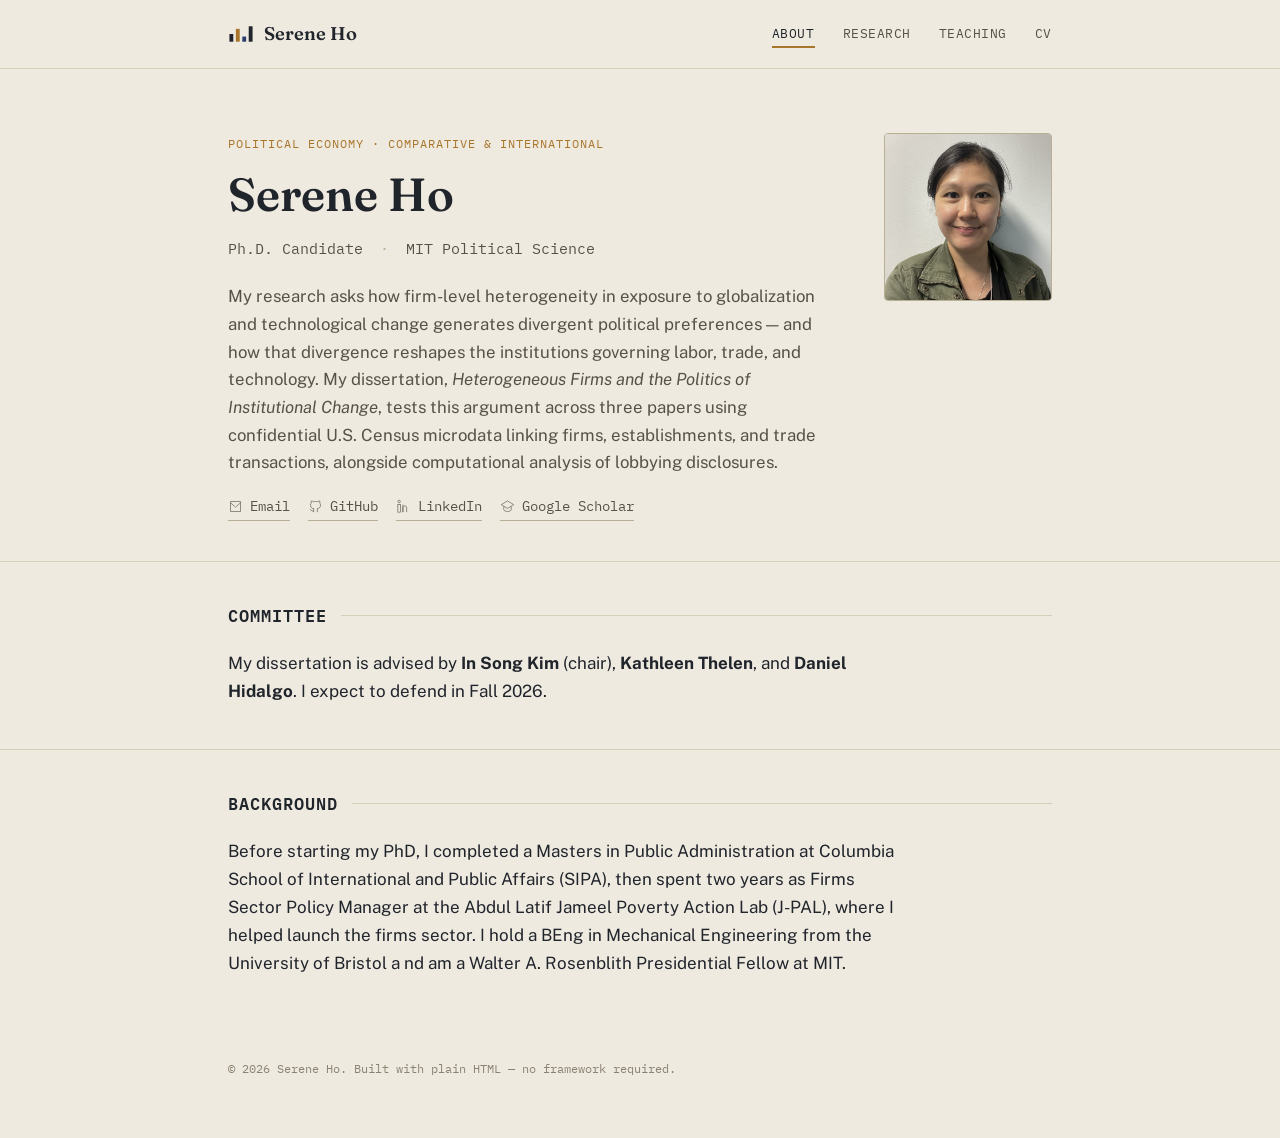
==== index.html @ 422862d3 "Update background paragraph with expanded details" ====
<!DOCTYPE html>
<html lang="en">
<head>
<meta charset="UTF-8">
<meta name="viewport" content="width=device-width, initial-scale=1">
<title>Serene Ho</title>
<meta name="description" content="Serene Ho — Ph.D. Candidate, MIT Political Science. Research on firm heterogeneity, trade, and labor market institutions.">
<link rel="preconnect" href="https://fonts.googleapis.com">
<link rel="preconnect" href="https://fonts.gstatic.com" crossorigin>
<link href="https://fonts.googleapis.com/css2?family=Fraunces:opsz,wght@9..144,500;9..144,600&family=Public+Sans:wght@400;500;600&family=IBM+Plex+Mono:wght@400;500&display=swap" rel="stylesheet">
<link rel="stylesheet" href="assets/css/style.css">
</head>
<body>

<nav class="site-nav">
  <div class="container">
    <a href="index.html" class="brand">
      <svg class="mark" viewBox="0 0 40 28" width="26" height="18" aria-hidden="true">
        <rect x="2" y="14" width="6" height="12" style="fill:var(--ink)"/>
        <rect x="12" y="6" width="6" height="20" style="fill:var(--ochre)"/>
        <rect x="22" y="18" width="6" height="8" style="fill:var(--indigo)"/>
        <rect x="32" y="2" width="6" height="24" style="fill:var(--ink)"/>
      </svg>
      Serene Ho
    </a>
    <button class="nav-toggle" aria-expanded="false" aria-controls="nav-links">Menu</button>
    <ul class="nav-links" id="nav-links">
      <li><a href="index.html" aria-current="page">About</a></li>
      <li><a href="research.html">Research</a></li>
      <li><a href="teaching.html">Teaching</a></li>
      <li><a href="cv.html">CV</a></li>
    </ul>
  </div>
</nav>

<header class="hero">
  <div class="container">
    <div>
      <p class="eyebrow">Political Economy · Comparative &amp; International</p>
      <h1>Serene Ho</h1>
      <p class="role">Ph.D. Candidate <span class="sep">&middot;</span> MIT Political Science</p>
<div class="prose lede">
  <p>My research asks how firm-level heterogeneity in exposure to globalization and technological change generates divergent political preferences &mdash; and how that divergence reshapes the institutions governing labor, trade, and technology. My dissertation, <em>Heterogeneous Firms and the Politics of Institutional Change</em>, tests this argument across three papers using confidential U.S. Census microdata linking firms, establishments, and trade transactions, alongside computational analysis of lobbying disclosures.</p>
</div>
      <div class="contact-row">
        <a href="mailto:sereneho@mit.edu">
          <svg viewBox="0 0 24 24"><path d="M4 4h16v16H4z"/><path d="M4 6l8 7 8-7"/></svg> Email
        </a>
        <a href="https://github.com/s3reneho" target="_blank" rel="noopener">
          <svg viewBox="0 0 24 24"><path d="M9 19c-4.3 1.4-4.3-2.5-6-3m12 5v-3.5c0-1 .1-1.4-.5-2 2.8-.3 5.5-1.4 5.5-6a4.6 4.6 0 0 0-1.3-3.2 4.2 4.2 0 0 0-.1-3.2s-1.1-.3-3.5 1.3a12.3 12.3 0 0 0-6.2 0C6.5 2.8 5.4 3.1 5.4 3.1a4.2 4.2 0 0 0-.1 3.2A4.6 4.6 0 0 0 4 9.5c0 4.6 2.7 5.7 5.5 6-.6.6-.6 1.2-.5 2V21"/></svg> GitHub
        </a>
        <a href="https://www.linkedin.com/in/serenemit/" target="_blank" rel="noopener">
          <svg viewBox="0 0 24 24"><rect x="3" y="9" width="4" height="12"/><circle cx="5" cy="4" r="2"/><path d="M11 21v-7a3 3 0 0 1 6 0v7M11 9v12"/></svg> LinkedIn
        </a>
        <a href="https://scholar.google.com/citations?user=REPLACE_WITH_SCHOLAR_ID" target="_blank" rel="noopener">
          <svg viewBox="0 0 24 24"><path d="M2 9l10-6 10 6-10 6z"/><path d="M6 12v5c0 1.5 3 3 6 3s6-1.5 6-3v-5"/></svg> Google Scholar
        </a>
      </div>
    </div>
    <div class="portrait" aria-hidden="true">
      <img src="assets/img/selfie_2024.jpg" alt="">
    </div>
  </div>
</header>

<section class="section">
  <div class="container">
    <h2>Committee</h2>
    <div class="prose">
      <p>My dissertation is advised by <strong>In Song Kim</strong> (chair), <strong>Kathleen Thelen</strong>, and <strong>Daniel Hidalgo</strong>. I expect to defend in Fall 2026.</p>
    </div>
  </div>
</section>

<section class="section">
  <div class="container">
    <h2>Background</h2>
    <div class="prose">
      <p>Before starting my PhD, I completed a Masters in Public Administration at Columbia School of International and Public Affairs (SIPA), then spent two years as Firms Sector Policy 
        Manager at the Abdul Latif Jameel Poverty Action Lab (J-PAL), where I helped launch the firms sector. I hold a BEng in Mechanical Engineering from the University of Bristol a
        nd am a Walter A. Rosenblith Presidential Fellow at MIT.</p>
    </div>

</section>

<footer class="site-footer">
  <div class="container">
    &copy; 2026 Serene Ho. Built with plain HTML — no framework required.
  </div>
</footer>

<script>
  document.querySelector('.nav-toggle').addEventListener('click', function () {
    var links = document.getElementById('nav-links');
    var open = links.classList.toggle('open');
    this.setAttribute('aria-expanded', open);
  });
</script>
</body>
</html>
---- assets/css/style.css ----
/* ==========================================================================
   Serene Ho — academic site
   Design concept: "customs ledger" — pale ledger paper, ink + stamp colors,
   numbered entries, hairline rules. The bar mark (varying heights) echoes
   the dissertation's core idea: firms are heterogeneous, not a uniform bloc.
   ========================================================================== */

:root {
  --paper: #EFEAE0;
  --paper-deep: #E4DCC8;
  --card: #F7F4EC;
  --ink: #20242B;
  --ink-soft: #565248;
  --ink-faint: #8A8272;
  --indigo: #2E3F6E;
  --indigo-soft: #5A6C9C;
  --ochre: #A8752A;
  --rule: #D6CEB8;
  --rule-strong: #B9AF94;

  --font-display: "Fraunces", Georgia, serif;
  --font-body: "Public Sans", -apple-system, BlinkMacSystemFont, "Segoe UI", sans-serif;
  --font-mono: "IBM Plex Mono", ui-monospace, SFMono-Regular, Menlo, monospace;

  --maxw: 880px;
}

* { box-sizing: border-box; }

html { scroll-behavior: smooth; }

@media (prefers-reduced-motion: reduce) {
  html { scroll-behavior: auto; }
  * { animation: none !important; transition: none !important; }
}

body {
  margin: 0;
  background: var(--paper);
  color: var(--ink);
  font-family: var(--font-body);
  font-size: 17px;
  line-height: 1.65;
  -webkit-font-smoothing: antialiased;
}

a {
  color: var(--indigo);
  text-decoration-color: var(--rule-strong);
  text-underline-offset: 3px;
}
a:hover { color: var(--ochre); }
a:focus-visible,
button:focus-visible {
  outline: 2px solid var(--ochre);
  outline-offset: 3px;
}

h1, h2, h3 {
  font-family: var(--font-display);
  font-weight: 600;
  color: var(--ink);
  line-height: 1.15;
  margin: 0 0 0.5em;
}

.container {
  max-width: var(--maxw);
  margin: 0 auto;
  padding: 0 28px;
}

/* ---------- nav ---------- */

.site-nav {
  position: sticky;
  top: 0;
  z-index: 20;
  background: var(--paper);
  border-bottom: 1px solid var(--rule);
}

.site-nav .container {
  display: flex;
  align-items: center;
  justify-content: space-between;
  height: 68px;
}

.brand {
  display: flex;
  align-items: center;
  gap: 10px;
  font-family: var(--font-display);
  font-weight: 600;
  font-size: 1.15rem;
  color: var(--ink);
  text-decoration: none;
}
.brand:hover { color: var(--ink); }
.brand .mark rect { transition: none; }

.nav-links {
  display: flex;
  gap: 28px;
  list-style: none;
  margin: 0;
  padding: 0;
  font-family: var(--font-mono);
  font-size: 0.82rem;
  letter-spacing: 0.04em;
  text-transform: uppercase;
}

.nav-links a {
  color: var(--ink-soft);
  text-decoration: none;
  padding: 4px 0;
  border-bottom: 2px solid transparent;
}
.nav-links a:hover,
.nav-links a[aria-current="page"] {
  color: var(--ink);
  border-bottom-color: var(--ochre);
}

.nav-toggle {
  display: none;
  background: none;
  border: 1px solid var(--rule-strong);
  border-radius: 4px;
  padding: 6px 10px;
  font-family: var(--font-mono);
  font-size: 0.85rem;
  color: var(--ink);
  cursor: pointer;
}

@media (max-width: 640px) {
  .nav-toggle { display: block; }
  .nav-links {
    position: absolute;
    top: 68px;
    left: 0;
    right: 0;
    background: var(--paper);
    border-bottom: 1px solid var(--rule);
    flex-direction: column;
    gap: 0;
    padding: 8px 28px 16px;
    display: none;
  }
  .nav-links.open { display: flex; }
  .nav-links li { border-top: 1px solid var(--rule); }
  .nav-links a { display: block; padding: 12px 0; }
}

/* ---------- hero ---------- */

.hero {
  padding: 64px 0 40px;
  border-bottom: 1px solid var(--rule);
}

.hero .container {
  display: grid;
  grid-template-columns: 1fr auto;
  gap: 40px;
  align-items: start;
}

.eyebrow {
  font-family: var(--font-mono);
  text-transform: uppercase;
  letter-spacing: 0.08em;
  font-size: 0.78rem;
  color: var(--ochre);
  margin: 0 0 14px;
}

.hero h1 {
  font-size: clamp(2.1rem, 4vw, 2.9rem);
  margin-bottom: 0.2em;
}

.hero .role {
  font-family: var(--font-mono);
  font-size: 0.95rem;
  color: var(--ink-soft);
  margin-bottom: 22px;
}
.hero .role .sep { color: var(--rule-strong); margin: 0 8px; }

.hero .lede {
  max-width: 60ch;
  font-size: 1.05rem;
  color: var(--ink-soft);
}

.portrait {
  width: 168px;
  height: 168px;
  border-radius: 4px;
  border: 1px solid var(--rule-strong);
  overflow: hidden;
  background: var(--card);
}
.portrait img { width: 100%; height: 100%; object-fit: cover; display: block; }

@media (max-width: 640px) {
  .hero .container { grid-template-columns: 1fr; }
  .portrait { width: 120px; height: 120px; order: -1; }
}

/* ---------- prose sections ---------- */

.section {
  padding: 44px 0;
  border-bottom: 1px solid var(--rule);
}
.section:last-of-type { border-bottom: none; }

.section h2 {
  font-size: 1.05rem;
  font-family: var(--font-mono);
  text-transform: uppercase;
  letter-spacing: 0.06em;
  color: var(--ink);
  display: flex;
  align-items: center;
  gap: 14px;
  margin-bottom: 24px;
}
.section h2::after {
  content: "";
  flex: 1;
  height: 1px;
  background: var(--rule);
}

.prose p { margin: 0 0 1.1em; max-width: 68ch; }
.prose p:last-child { margin-bottom: 0; }

/* ---------- ledger entries (research/papers) ---------- */

.entry {
  display: grid;
  grid-template-columns: 56px 1fr;
  gap: 20px;
  padding: 26px 0;
  border-top: 1px solid var(--rule);
}
.entry:first-child { border-top: none; padding-top: 4px; }

.entry-no {
  font-family: var(--font-mono);
  color: var(--ink-faint);
  font-size: 0.95rem;
  padding-top: 4px;
}

.entry-title {
  font-family: var(--font-display);
  font-size: 1.3rem;
  margin: 0 0 8px;
}

.entry-tags {
  display: flex;
  flex-wrap: wrap;
  gap: 8px;
  margin-bottom: 12px;
}

.tag {
  font-family: var(--font-mono);
  font-size: 0.72rem;
  text-transform: uppercase;
  letter-spacing: 0.05em;
  padding: 3px 9px;
  border-radius: 2px;
  border: 1px solid var(--rule-strong);
  color: var(--ink-soft);
  white-space: nowrap;
}
.tag.status-jmp { background: var(--indigo); border-color: var(--indigo); color: var(--paper); }
.tag.status-wip { background: transparent; color: var(--ochre); border-color: var(--ochre); }

.entry p { max-width: 66ch; color: var(--ink-soft); margin: 0 0 10px; }

.data-tags {
  font-family: var(--font-mono);
  font-size: 0.8rem;
  color: var(--ink-faint);
}

@media (max-width: 640px) {
  .entry { grid-template-columns: 1fr; }
  .entry-no { padding-top: 0; }
}

/* ---------- placeholder callouts (things Serene needs to fill in) ---------- */

.todo {
  border: 1px dashed var(--rule-strong);
  background: var(--card);
  border-radius: 4px;
  padding: 14px 16px;
  font-family: var(--font-mono);
  font-size: 0.82rem;
  color: var(--ink-soft);
  margin: 14px 0;
}
.todo strong { color: var(--ochre); }

/* ---------- buttons / links list ---------- */

.btn {
  display: inline-flex;
  align-items: center;
  gap: 8px;
  font-family: var(--font-mono);
  font-size: 0.85rem;
  text-transform: uppercase;
  letter-spacing: 0.04em;
  padding: 10px 18px;
  border: 1px solid var(--ink);
  border-radius: 3px;
  color: var(--ink);
  text-decoration: none;
}
.btn:hover { background: var(--ink); color: var(--paper); }

.contact-row {
  display: flex;
  flex-wrap: wrap;
  gap: 18px;
  margin-top: 18px;
}
.contact-row a {
  display: inline-flex;
  align-items: center;
  gap: 7px;
  font-family: var(--font-mono);
  font-size: 0.85rem;
  color: var(--ink-soft);
  text-decoration: none;
  border-bottom: 1px solid var(--rule-strong);
  padding-bottom: 2px;
}
.contact-row a:hover { color: var(--ochre); border-color: var(--ochre); }
.contact-row svg { width: 15px; height: 15px; stroke: currentColor; fill: none; }

/* ---------- simple table (CV / teaching) ---------- */

table.ledger {
  width: 100%;
  border-collapse: collapse;
  font-size: 0.95rem;
  margin: 18px 0;
}
table.ledger th, table.ledger td {
  text-align: left;
  padding: 10px 12px;
  border-bottom: 1px solid var(--rule);
}
table.ledger th {
  font-family: var(--font-mono);
  font-size: 0.72rem;
  text-transform: uppercase;
  letter-spacing: 0.05em;
  color: var(--ink-faint);
  font-weight: 500;
}
table.ledger td.mono { font-family: var(--font-mono); font-size: 0.85rem; color: var(--ink-soft); }

/* ---------- footer ---------- */

.site-footer {
  padding: 36px 0 60px;
  color: var(--ink-faint);
  font-family: var(--font-mono);
  font-size: 0.78rem;
}
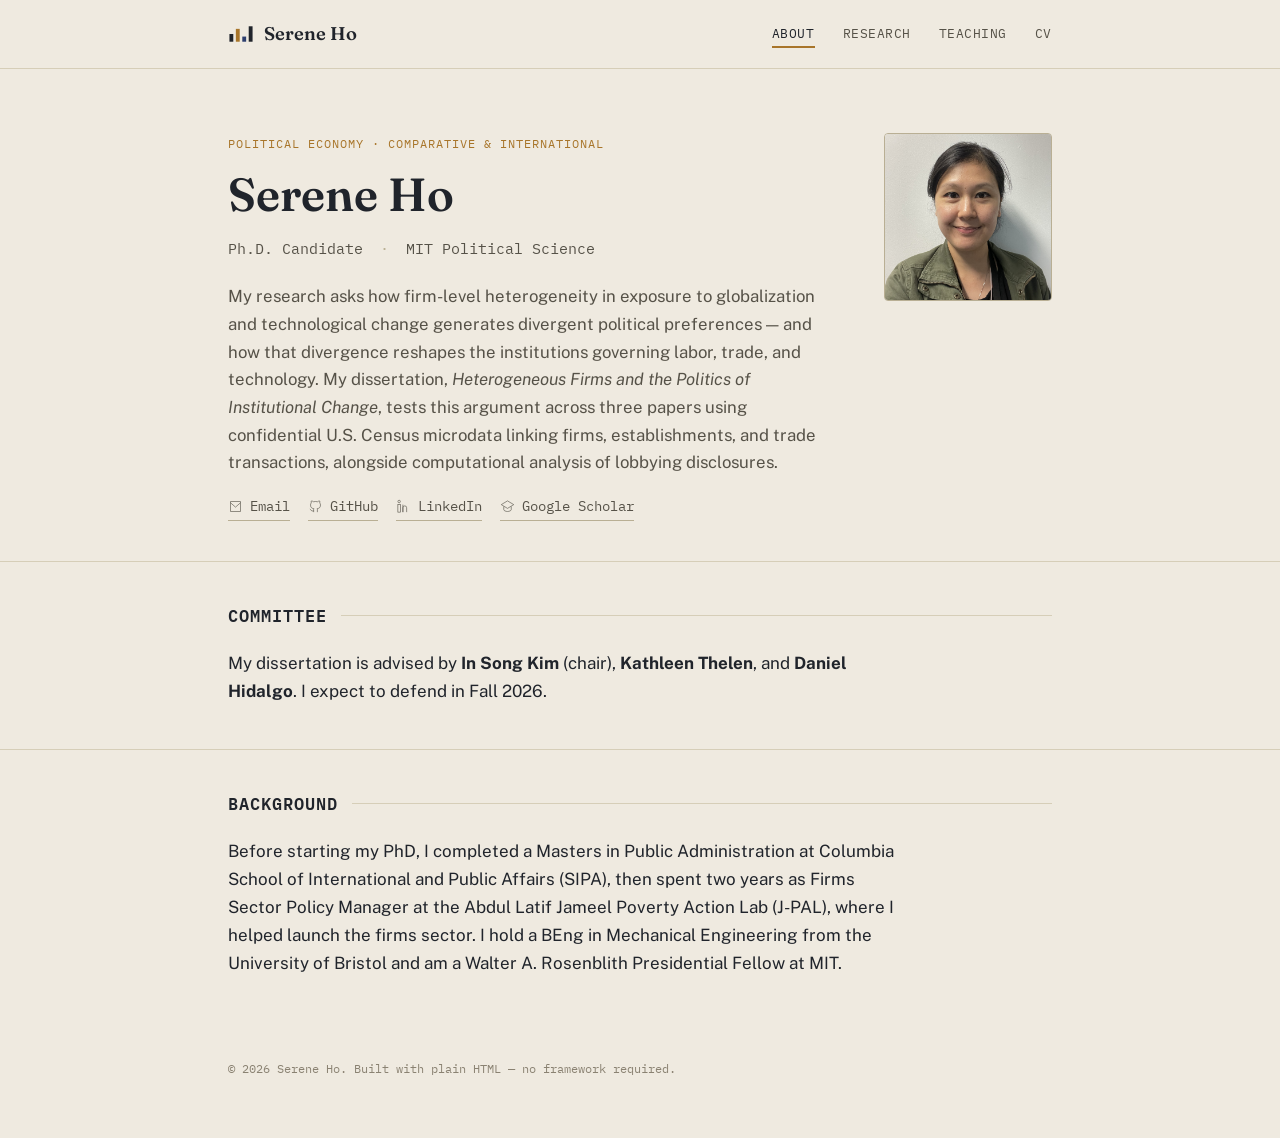
==== commit 298f5756: "Fix HTML paragraph formatting" ====
--- a/index.html
+++ b/index.html
@@ -77,8 +77,7 @@
     <h2>Background</h2>
     <div class="prose">
       <p>Before starting my PhD, I completed a Masters in Public Administration at Columbia School of International and Public Affairs (SIPA), then spent two years as Firms Sector Policy 
-        Manager at the Abdul Latif Jameel Poverty Action Lab (J-PAL), where I helped launch the firms sector. I hold a BEng in Mechanical Engineering from the University of Bristol a
-        nd am a Walter A. Rosenblith Presidential Fellow at MIT.</p>
+        Manager at the Abdul Latif Jameel Poverty Action Lab (J-PAL), where I helped launch the firms sector. I hold a BEng in Mechanical Engineering from the University of Bristol and am a Walter A. Rosenblith Presidential Fellow at MIT.</p>
     </div>
 
 </section>
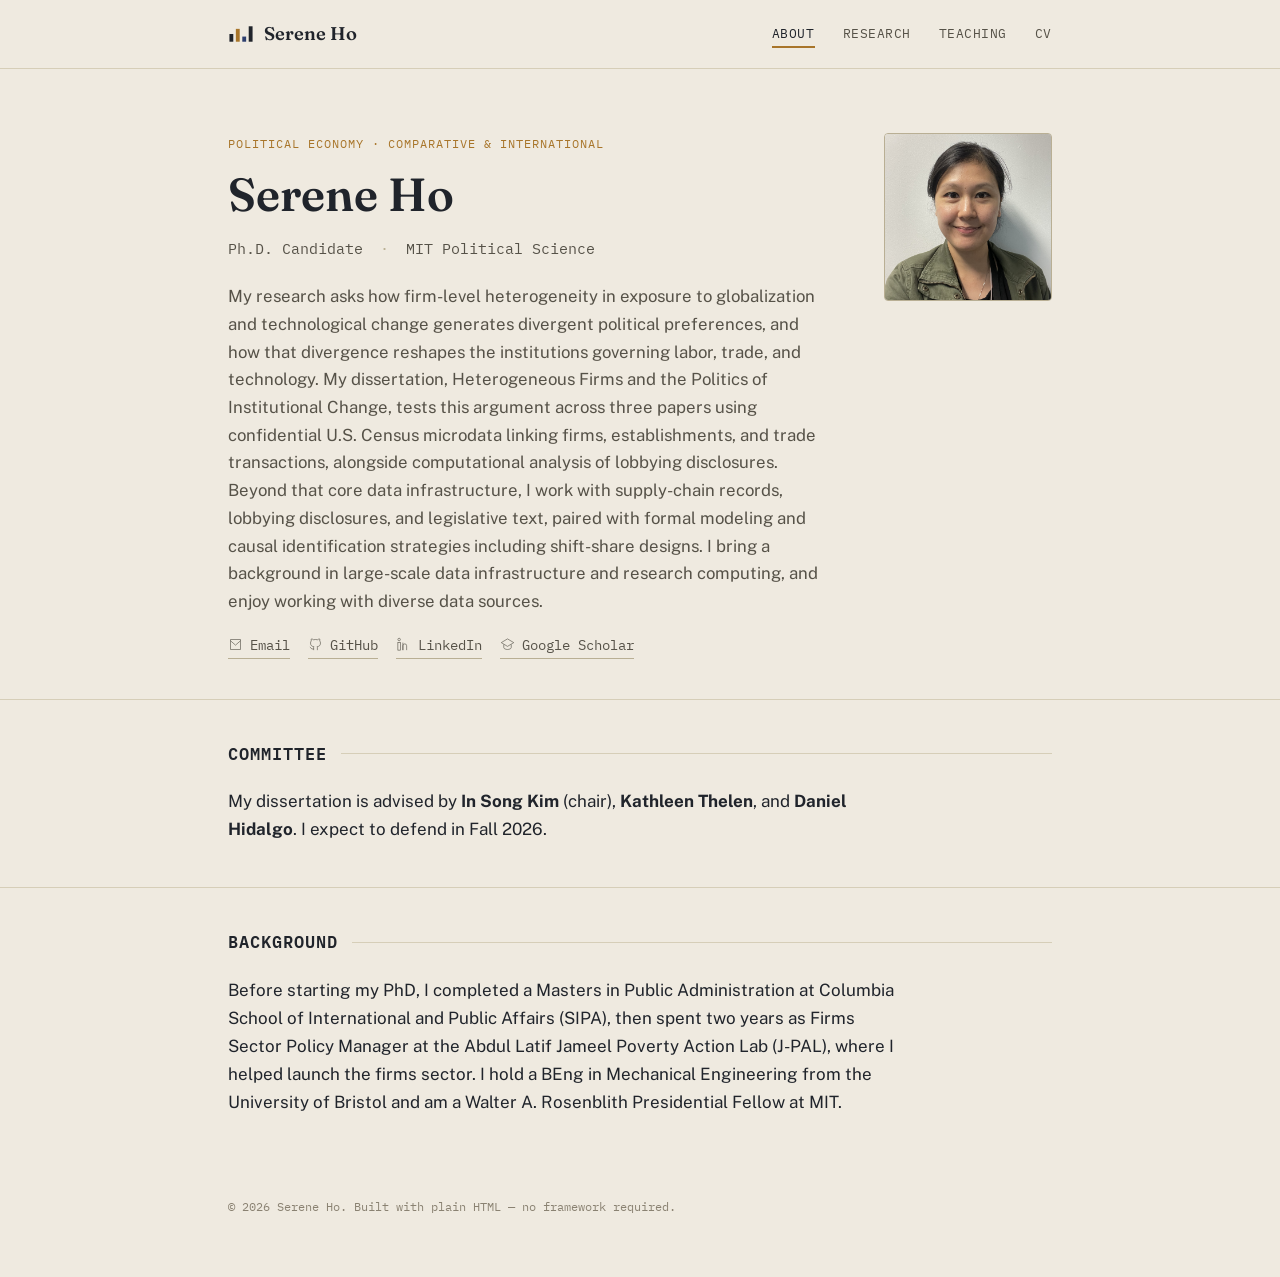
==== commit a5607a78: "Update research paragraph in index.html Expanded research description to include additional details " ====
--- a/index.html
+++ b/index.html
@@ -40,7 +40,11 @@
       <h1>Serene Ho</h1>
       <p class="role">Ph.D. Candidate <span class="sep">&middot;</span> MIT Political Science</p>
 <div class="prose lede">
-  <p>My research asks how firm-level heterogeneity in exposure to globalization and technological change generates divergent political preferences &mdash; and how that divergence reshapes the institutions governing labor, trade, and technology. My dissertation, <em>Heterogeneous Firms and the Politics of Institutional Change</em>, tests this argument across three papers using confidential U.S. Census microdata linking firms, establishments, and trade transactions, alongside computational analysis of lobbying disclosures.</p>
+  <p>My research asks how firm-level heterogeneity in exposure to globalization and technological change generates divergent political preferences, 
+    and how that divergence reshapes the institutions governing labor, trade, and technology. My dissertation, Heterogeneous Firms and the Politics of Institutional Change, 
+    tests this argument across three papers using confidential U.S. Census microdata linking firms, establishments, and trade transactions, alongside computational analysis of lobbying disclosures.
+    Beyond that core data infrastructure, I work with supply-chain records, lobbying disclosures, and legislative text, paired with formal modeling and causal identification strategies including shift-share designs.
+    I bring a background in large-scale data infrastructure and research computing, and enjoy working with diverse data sources.</p>
 </div>
       <div class="contact-row">
         <a href="mailto:sereneho@mit.edu">
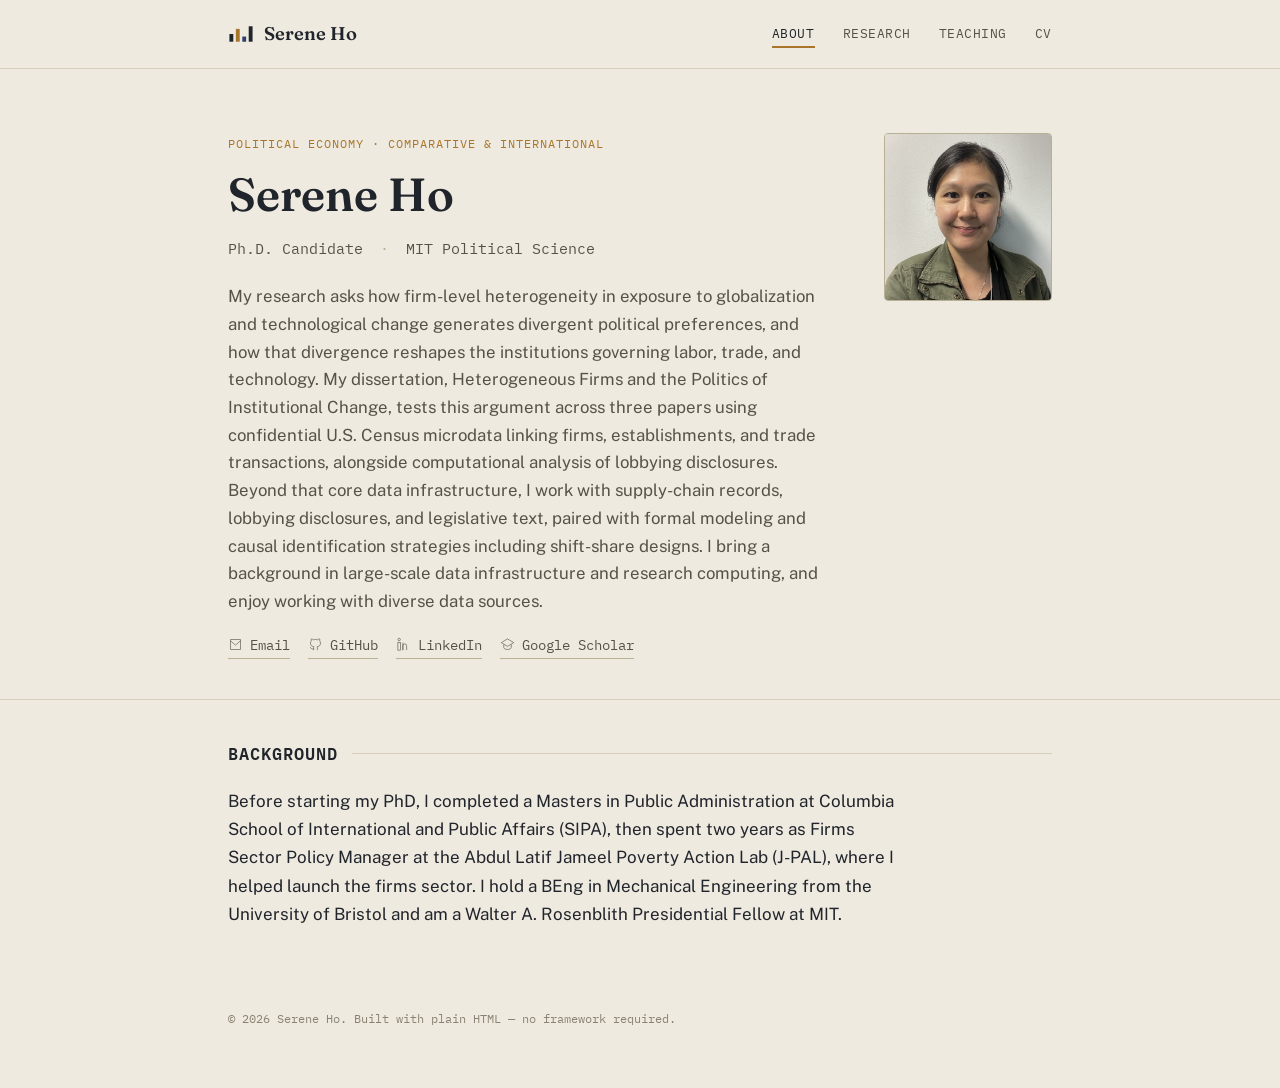
==== commit d67c77a9: "Remove committee section from index.html Removed committee information from the index.html file." ====
--- a/index.html
+++ b/index.html
@@ -69,15 +69,6 @@
 
 <section class="section">
   <div class="container">
-    <h2>Committee</h2>
-    <div class="prose">
-      <p>My dissertation is advised by <strong>In Song Kim</strong> (chair), <strong>Kathleen Thelen</strong>, and <strong>Daniel Hidalgo</strong>. I expect to defend in Fall 2026.</p>
-    </div>
-  </div>
-</section>
-
-<section class="section">
-  <div class="container">
     <h2>Background</h2>
     <div class="prose">
       <p>Before starting my PhD, I completed a Masters in Public Administration at Columbia School of International and Public Affairs (SIPA), then spent two years as Firms Sector Policy 
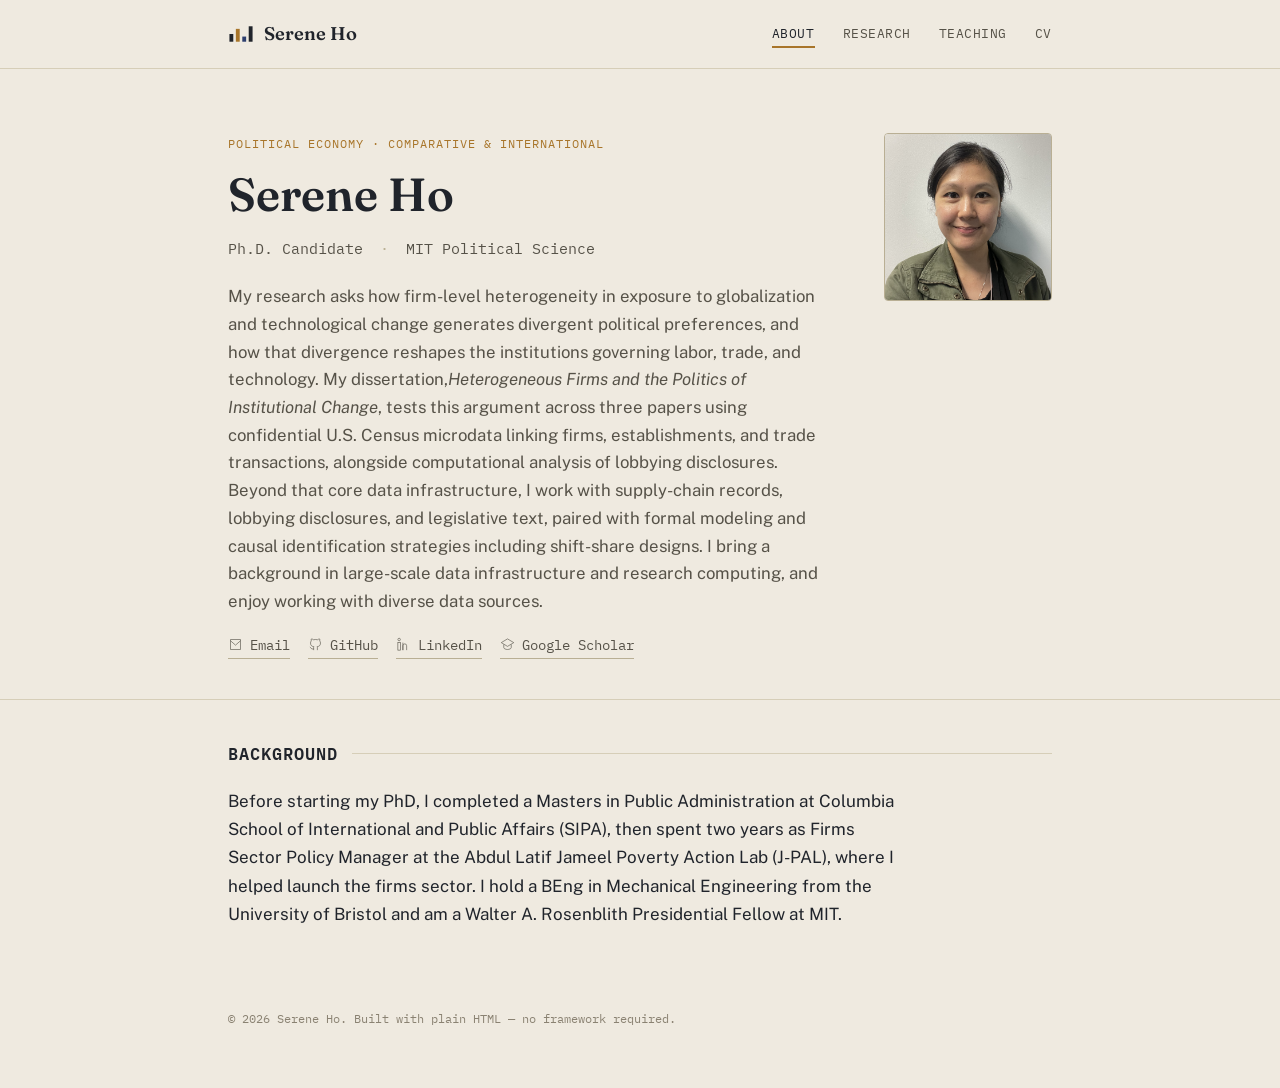
==== commit 65fa3c58: "Highlight dissertation title in research description Emphasize the title of the dissertation in the " ====
--- a/index.html
+++ b/index.html
@@ -41,7 +41,7 @@
       <p class="role">Ph.D. Candidate <span class="sep">&middot;</span> MIT Political Science</p>
 <div class="prose lede">
   <p>My research asks how firm-level heterogeneity in exposure to globalization and technological change generates divergent political preferences, 
-    and how that divergence reshapes the institutions governing labor, trade, and technology. My dissertation, Heterogeneous Firms and the Politics of Institutional Change, 
+    and how that divergence reshapes the institutions governing labor, trade, and technology. My dissertation,<em>Heterogeneous Firms and the Politics of Institutional Change</em>, 
     tests this argument across three papers using confidential U.S. Census microdata linking firms, establishments, and trade transactions, alongside computational analysis of lobbying disclosures.
     Beyond that core data infrastructure, I work with supply-chain records, lobbying disclosures, and legislative text, paired with formal modeling and causal identification strategies including shift-share designs.
     I bring a background in large-scale data infrastructure and research computing, and enjoy working with diverse data sources.</p>
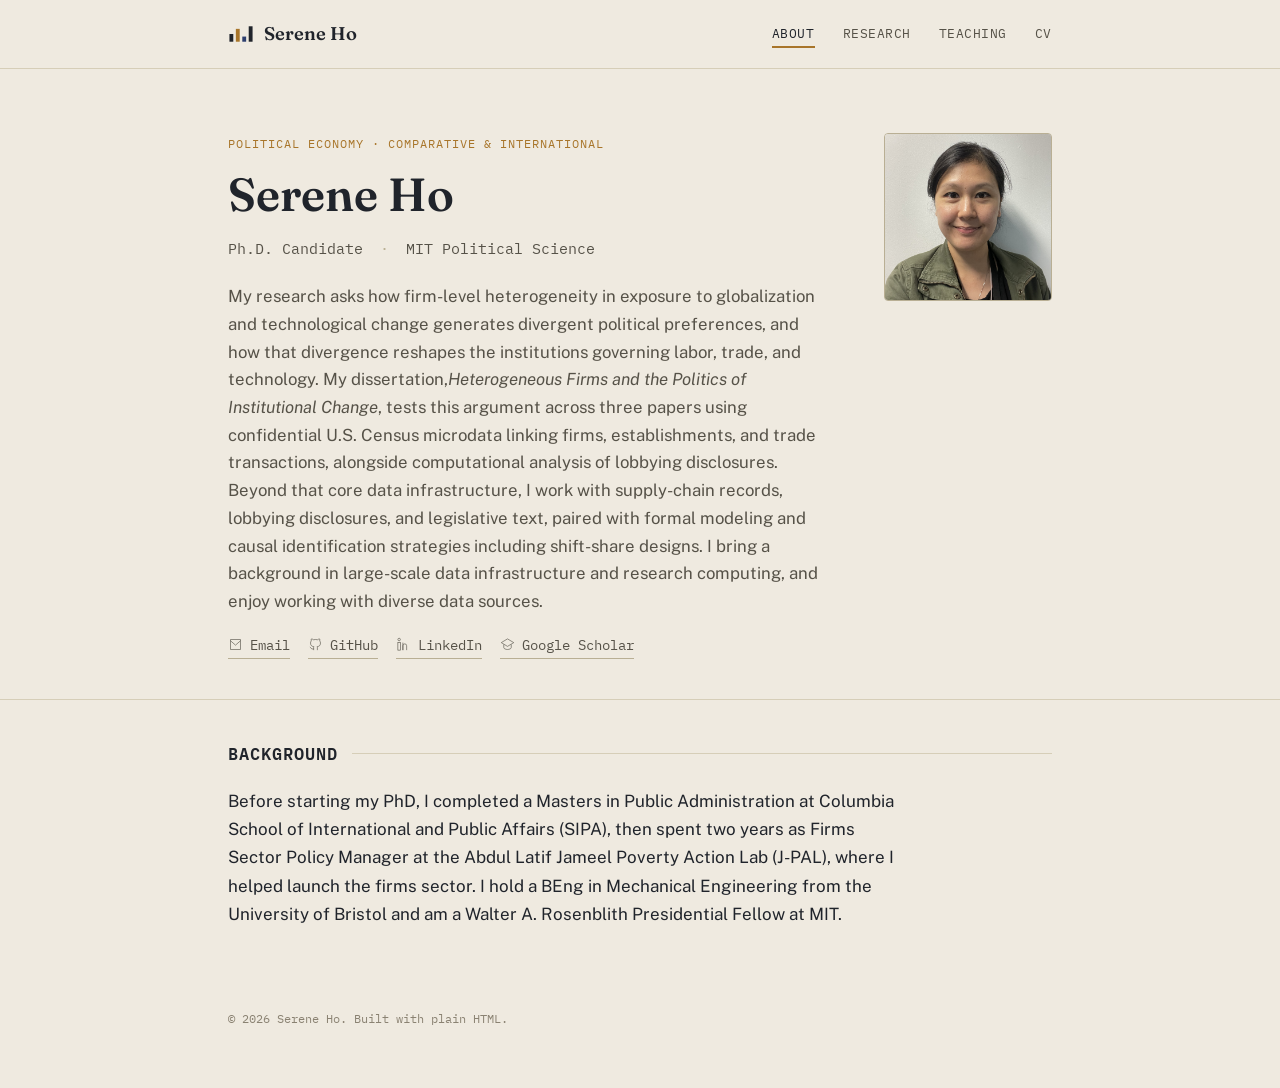
==== commit 79d5e5dd: "Remove framework mention from footer text" ====
--- a/index.html
+++ b/index.html
@@ -79,7 +79,7 @@
 
 <footer class="site-footer">
   <div class="container">
-    &copy; 2026 Serene Ho. Built with plain HTML — no framework required.
+    &copy; 2026 Serene Ho. Built with plain HTML.
   </div>
 </footer>
 
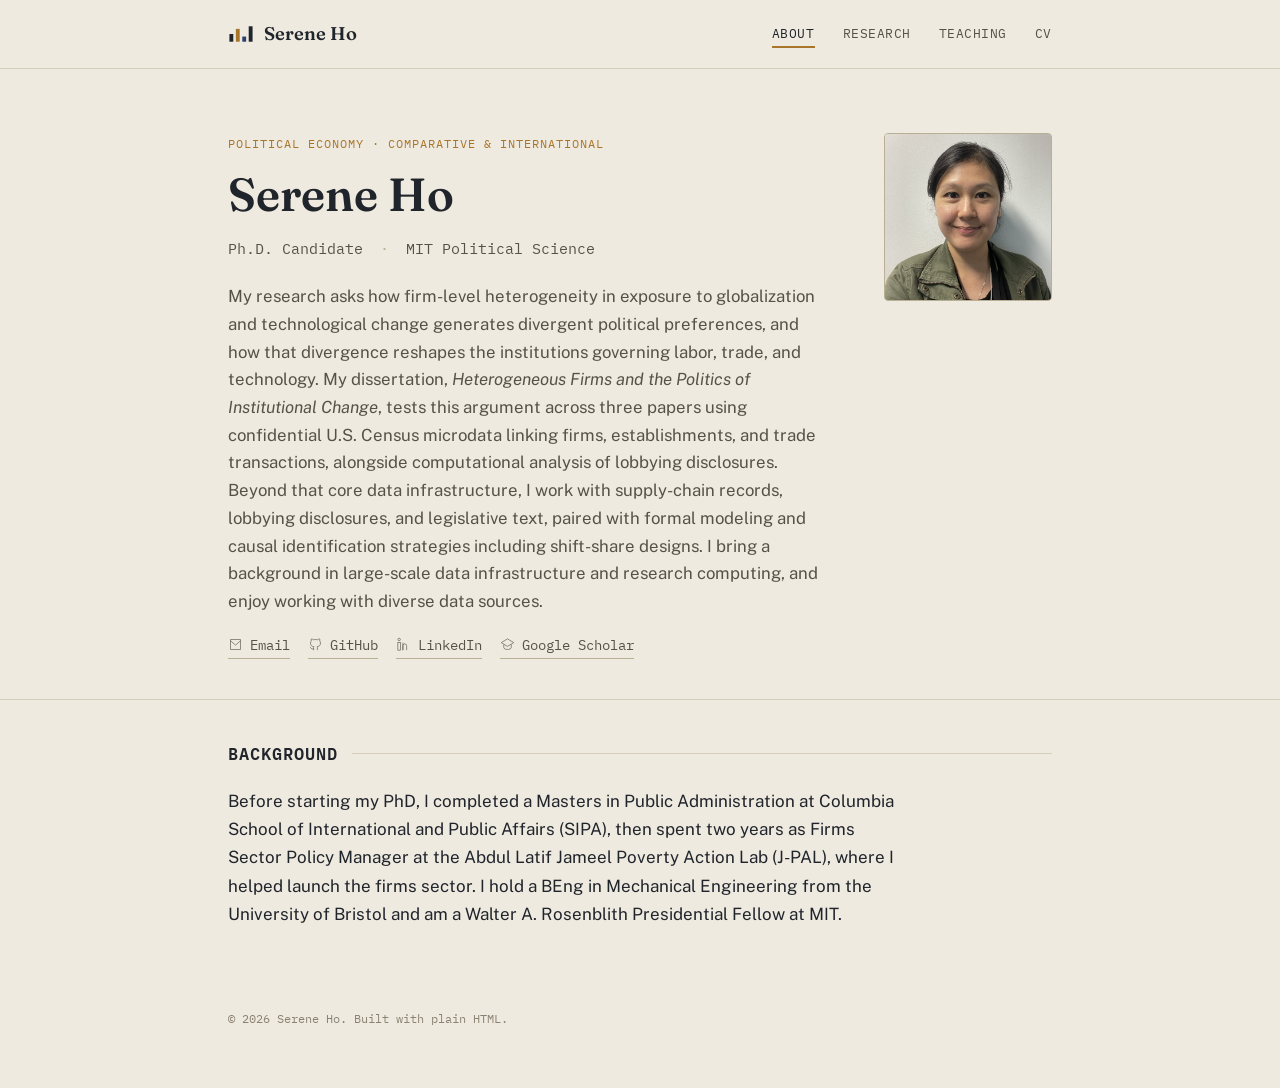
==== commit e78d16f8: "Fix formatting issue in research description paragraph" ====
--- a/index.html
+++ b/index.html
@@ -41,7 +41,7 @@
       <p class="role">Ph.D. Candidate <span class="sep">&middot;</span> MIT Political Science</p>
 <div class="prose lede">
   <p>My research asks how firm-level heterogeneity in exposure to globalization and technological change generates divergent political preferences, 
-    and how that divergence reshapes the institutions governing labor, trade, and technology. My dissertation,<em>Heterogeneous Firms and the Politics of Institutional Change</em>, 
+    and how that divergence reshapes the institutions governing labor, trade, and technology. My dissertation, <em>Heterogeneous Firms and the Politics of Institutional Change</em>, 
     tests this argument across three papers using confidential U.S. Census microdata linking firms, establishments, and trade transactions, alongside computational analysis of lobbying disclosures.
     Beyond that core data infrastructure, I work with supply-chain records, lobbying disclosures, and legislative text, paired with formal modeling and causal identification strategies including shift-share designs.
     I bring a background in large-scale data infrastructure and research computing, and enjoy working with diverse data sources.</p>
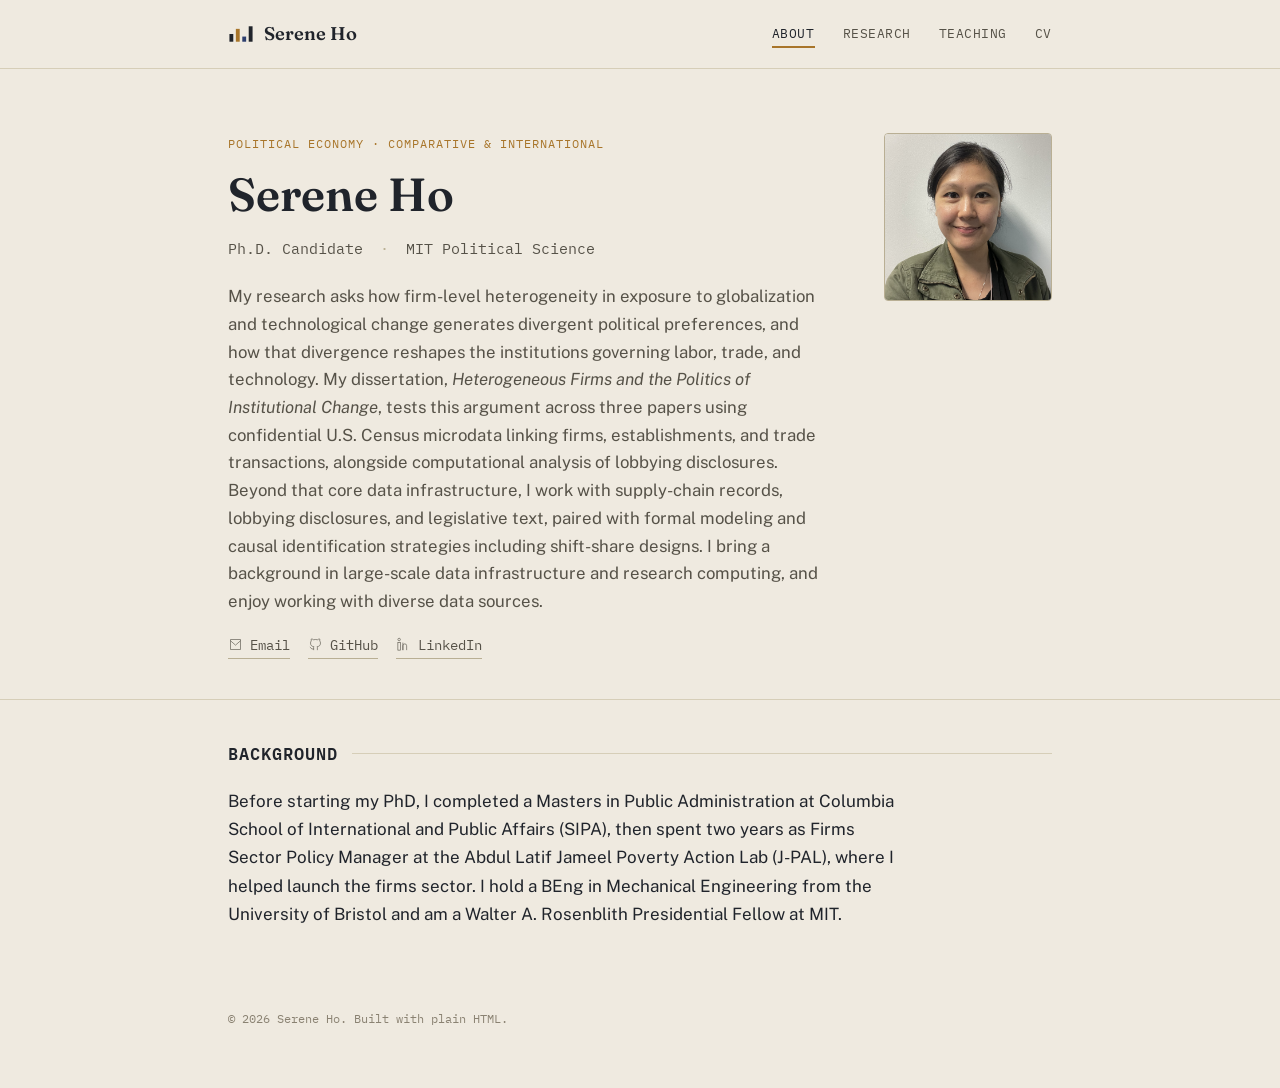
==== commit 2bc98c53: "Remove Google Scholar link from index.html Removed Google Scholar link from the footer." ====
--- a/index.html
+++ b/index.html
@@ -56,9 +56,7 @@
         <a href="https://www.linkedin.com/in/serenemit/" target="_blank" rel="noopener">
           <svg viewBox="0 0 24 24"><rect x="3" y="9" width="4" height="12"/><circle cx="5" cy="4" r="2"/><path d="M11 21v-7a3 3 0 0 1 6 0v7M11 9v12"/></svg> LinkedIn
         </a>
-        <a href="https://scholar.google.com/citations?user=REPLACE_WITH_SCHOLAR_ID" target="_blank" rel="noopener">
-          <svg viewBox="0 0 24 24"><path d="M2 9l10-6 10 6-10 6z"/><path d="M6 12v5c0 1.5 3 3 6 3s6-1.5 6-3v-5"/></svg> Google Scholar
-        </a>
+
       </div>
     </div>
     <div class="portrait" aria-hidden="true">
